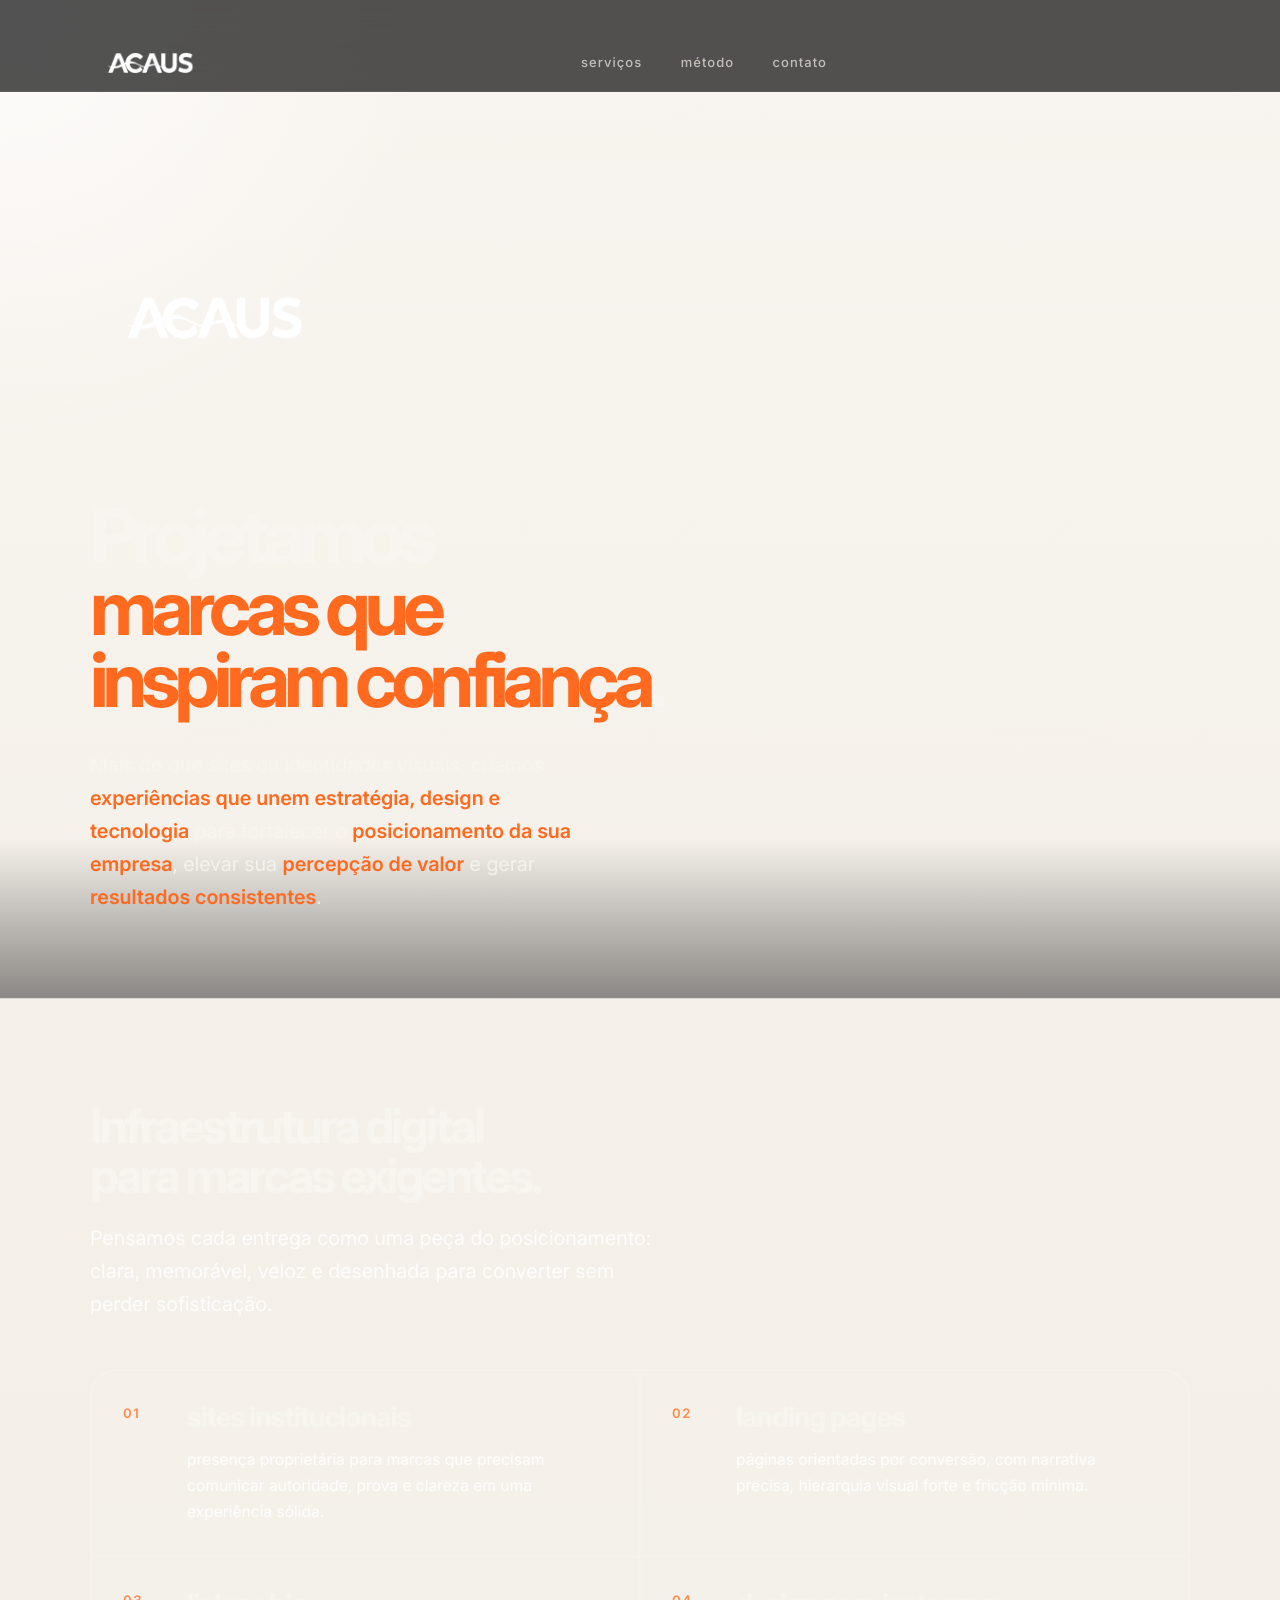
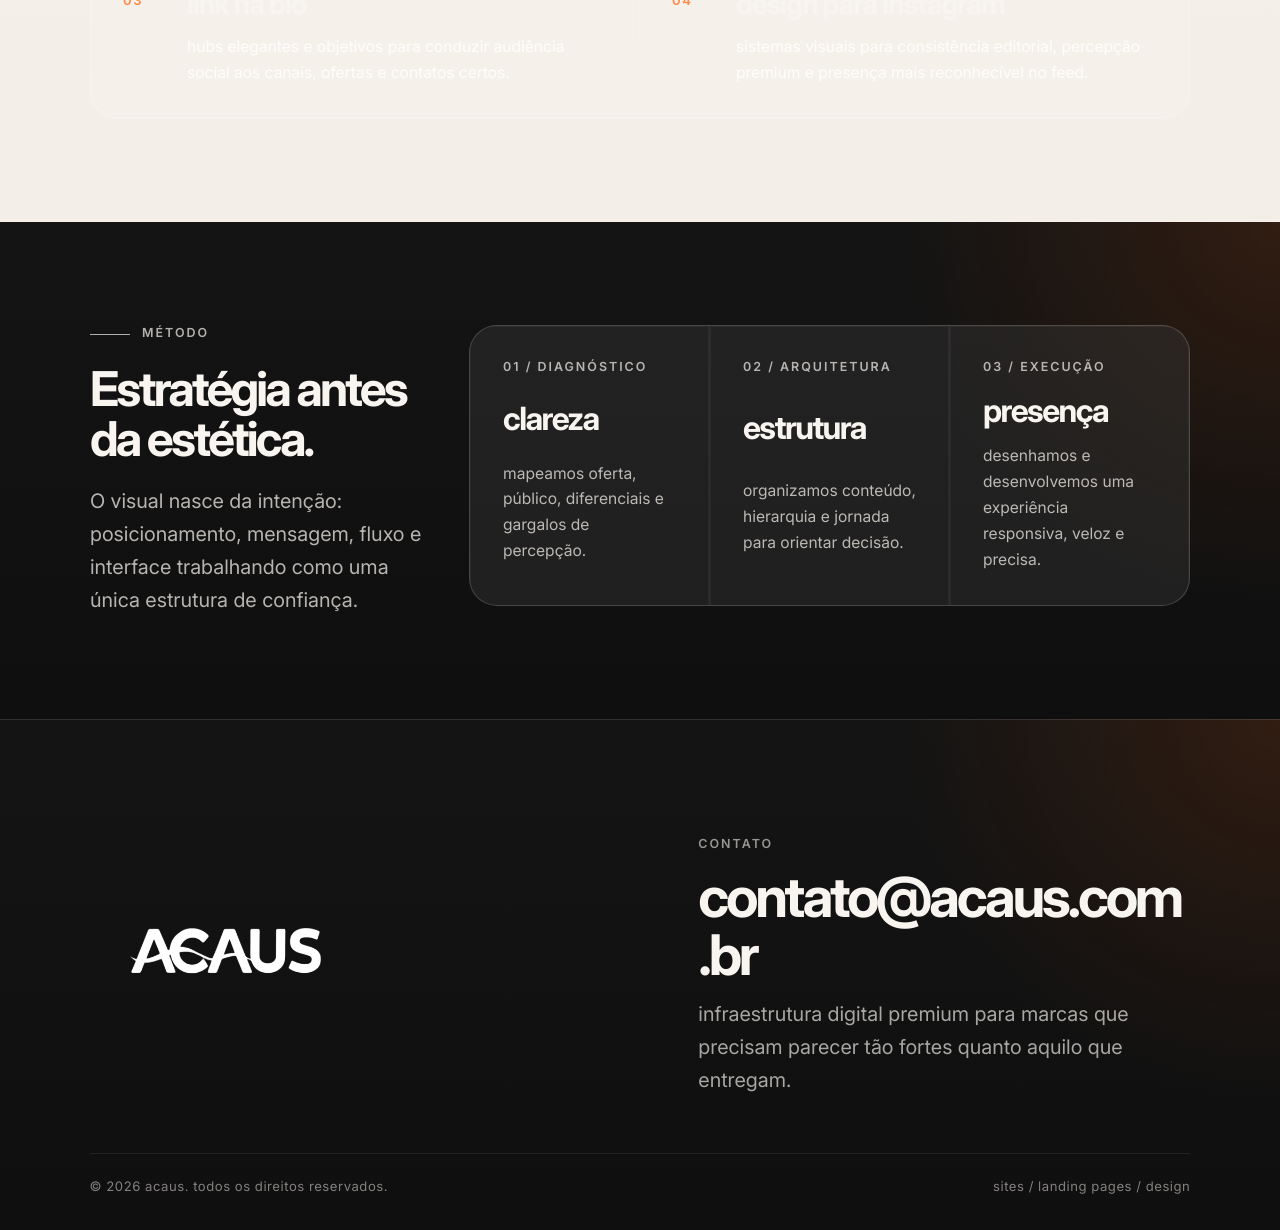
==== acaus-landing.html @ 5d0d3a89 "Initial commit - landing page ACAUS (editorial premium)" ====
<!DOCTYPE html>
<html lang="pt-BR">
<head>
  <meta charset="UTF-8" />
  <meta name="viewport" content="width=device-width, initial-scale=1.0" />
  <meta
    name="description"
    content="ACaus desenvolve infraestrutura digital premium para marcas que buscam autoridade, confiança e alta conversão."
  />
  <title>ACaus | autoridade digital premium</title>
  <link rel="preconnect" href="https://fonts.googleapis.com" />
  <link rel="preconnect" href="https://fonts.gstatic.com" crossorigin />
  <link
    href="https://fonts.googleapis.com/css2?family=Inter:wght@300;400;500;600;700&family=Syne:wght@600;700;800&display=swap"
    rel="stylesheet"
  />
  <link rel="stylesheet" href="css/style.css" />
</head>
<body>
  <div class="site-shell">
    <header class="site-header">
      <nav class="nav container" aria-label="navegação principal">
        <a class="brand" href="#top" aria-label="ACaus início"><img src="logo.png" alt="acaus" /></a>

        <div class="nav-links" aria-label="links principais">
          <a href="#servicos">serviços</a>
          <a href="#metodo">método</a>
          <a href="#contato">contato</a>
        </div>

        <div class="nav-actions">
          <button class="menu-toggle" type="button" aria-label="abrir menu" aria-expanded="false">
            <span aria-hidden="true"></span>
          </button>
        </div>
      </nav>

      <div class="mobile-panel" aria-label="menu mobile">
        <a href="#servicos">serviços</a>
        <a href="#metodo">método</a>
        <a href="#contato">contato</a>
        <a class="btn" href="#contato">iniciar projeto</a>
      </div>
    </header>

    <main id="top">
      <section class="hero section" aria-labelledby="hero-title">
        <canvas class="hero-canvas" aria-hidden="true"></canvas>

        <div class="container section-inner">
          <div class="hero-grid">
            <div class="hero-content">
              <div class="hero-brand reveal" aria-label="acaus">
                <img src="logo.png" alt="acaus" />
              </div>
              <h1 id="hero-title" class="reveal">
                Projetamos <span class="accent">marcas que inspiram confiança</span>.
              </h1>

              <div class="hero-copy reveal">
                <p>
                  Mais do que sites ou identidades visuais, criamos <strong>experiências que unem estratégia, design e tecnologia</strong> para fortalecer o <strong>posicionamento da sua empresa</strong>, elevar sua <strong>percepção de valor</strong> e gerar <strong>resultados consistentes</strong>.
                </p>
              </div>
            </div>

          </div>
        </div>
      </section>

      <section class="section" id="servicos" aria-labelledby="services-title">
        <div class="container section-inner">
          <div class="services-layout">
            <div class="section-heading reveal">
              <h2 id="services-title">Infraestrutura digital para marcas exigentes.</h2>
              <p class="section-lead">
                Pensamos cada entrega como uma peça do posicionamento: clara,
                memorável, veloz e desenhada para converter sem perder sofisticação.
              </p>
            </div>
          </div>

          <div class="service-list" aria-label="lista de serviços">
            <article class="service-item reveal">
              <span class="service-index">01</span>
              <div>
                <h3 class="service-title">sites institucionais</h3>
                <p class="service-copy">
                  presença proprietária para marcas que precisam comunicar autoridade,
                  prova e clareza em uma experiência sólida.
                </p>
              </div>
            </article>

            <article class="service-item reveal">
              <span class="service-index">02</span>
              <div>
                <h3 class="service-title">landing pages</h3>
                <p class="service-copy">
                  páginas orientadas por conversão, com narrativa precisa, hierarquia
                  visual forte e fricção mínima.
                </p>
              </div>
            </article>

            <article class="service-item reveal">
              <span class="service-index">03</span>
              <div>
                <h3 class="service-title">link na bio</h3>
                <p class="service-copy">
                  hubs elegantes e objetivos para conduzir audiência social aos
                  canais, ofertas e contatos certos.
                </p>
              </div>
            </article>

            <article class="service-item reveal">
              <span class="service-index">04</span>
              <div>
                <h3 class="service-title">design para instagram</h3>
                <p class="service-copy">
                  sistemas visuais para consistência editorial, percepção premium
                  e presença mais reconhecível no feed.
                </p>
              </div>
            </article>
          </div>
        </div>
      </section>

      <section class="section" id="metodo" aria-labelledby="method-title">
        <div class="container section-inner">
          <div class="method-layout">
            <div class="section-heading reveal">
              <span class="section-kicker">método</span>
              <h2 id="method-title">Estratégia antes da estética.</h2>
              <p class="section-lead">
                O visual nasce da intenção: posicionamento, mensagem, fluxo e
                interface trabalhando como uma única estrutura de confiança.
              </p>
            </div>

            <div class="method-grid">
              <article class="method-step reveal">
                <span class="step-label">01 / diagnóstico</span>
                <h3>clareza</h3>
                <p class="step-copy">
                  mapeamos oferta, público, diferenciais e gargalos de percepção.
                </p>
              </article>

              <article class="method-step reveal">
                <span class="step-label">02 / arquitetura</span>
                <h3>estrutura</h3>
                <p class="step-copy">
                  organizamos conteúdo, hierarquia e jornada para orientar decisão.
                </p>
              </article>

              <article class="method-step reveal">
                <span class="step-label">03 / execução</span>
                <h3>presença</h3>
                <p class="step-copy">
                  desenhamos e desenvolvemos uma experiência responsiva, veloz e precisa.
                </p>
              </article>
            </div>
          </div>
        </div>
      </section>
    </main>

    <footer class="footer" id="contato">
      <div class="container">
        <div class="footer-grid reveal">
          <div class="footer-logo" aria-label="ACaus"><img src="logo.png" alt="acaus" /></div>

          <div class="footer-contact">
            <span>contato</span>
            <a href="mailto:contato@acaus.com.br">contato@acaus.com.br</a>
            <p class="footer-meta">
              infraestrutura digital premium para marcas que precisam parecer tão
              fortes quanto aquilo que entregam.
            </p>
          </div>
        </div>

        <div class="footer-bottom">
          <span>© 2026 acaus. todos os direitos reservados.</span>
          <span>sites / landing pages / design</span>
        </div>
      </div>
    </footer>
  </div>

  <script src="js/script.js"></script>
</body>
</html>
---- css/style.css ----
:root {
  --bg-base: #f4efe8;
  --bg-hero: #111111;
  --bg-surface: rgba(255, 255, 255, 0.72);
  --bg-surface-strong: #fbf8f3;
  --text-primary: #171311;
  --text-secondary: #6d635c;
  --text-inverse: #f8f4ef;
  --accent-action: #ff5a00;
  --accent-soft: rgba(255, 90, 0, 0.12);
  --accent-depth: #2d2119;
  --border-color: rgba(23, 19, 17, 0.12);
  --border-strong: rgba(23, 19, 17, 0.18);
  --canvas-line-rgb: 202, 190, 181;
  --canvas-dot-rgb: 255, 255, 255;

  --container-max: 1440px;
  --container-padding: 24px;
  --section-spacing: clamp(3.75rem, 9vw, 5rem);
  --content-spacing: clamp(1.5rem, 2.8vw, 2.5rem);
  --grid-gap: clamp(1.5rem, 3vw, 3rem);
  --card-padding: clamp(1.5rem, 2.5vw, 2.25rem);
  --radius: 1.5rem;
  --radius-sm: 1rem;
  --radius-pill: 999px;
  --nav-height: 82px;
  --transition: 380ms cubic-bezier(0.16, 1, 0.3, 1);
  --shadow: 0 24px 70px rgba(32, 24, 18, 0.08);
  --shadow-soft: 0 12px 30px rgba(32, 24, 18, 0.06);

  --font-display: "Inter", "Helvetica Neue", Arial, sans-serif;
  --font-body: "Inter", "Helvetica Neue", Arial, sans-serif;

  --fs-hero: clamp(4rem, 20vw, 14rem);
  --fs-h1: clamp(2.9rem, 8vw, 4.75rem);
  --fs-h2: clamp(2rem, 5.5vw, 3rem);
  --fs-h3: clamp(1.35rem, 3vw, 2rem);
  --fs-body: clamp(1rem, 1.8vw, 1.25rem);
  --fs-body-small: clamp(0.98rem, 1.2vw, 1.0625rem);
  --fs-nav: clamp(0.8125rem, 1vw, 0.9375rem);
  --fs-button: clamp(0.875rem, 1vw, 1rem);
  --fs-eyebrow: 0.78rem;
  --fs-small: 0.82rem;
  --fs-brand: clamp(1.15rem, 1.4vw, 1.4rem);
  --fs-footer-link: clamp(1.5rem, 6vw, 3.5rem);
  --fs-service-title: clamp(1.375rem, 2.4vw, 1.75rem);

  --line-height-heading: 0.95;
  --line-height-title: 1.05;
  --line-height-body: 1.65;
  --line-height-small: 1.5;
  --tracking-ui: 0.08em;
  --tracking-label: 0.16em;
}

* {
  box-sizing: border-box;
}

html {
  scroll-behavior: smooth;
  scroll-padding-top: calc(var(--nav-height) + 1rem);
  background: var(--bg-base);
}

body {
  min-height: 100vh;
  margin: 0;
  color: var(--text-primary);
  font-family: var(--font-body);
  font-weight: 400;
  line-height: var(--line-height-body);
  background:
    radial-gradient(circle at top left, rgba(255, 255, 255, 0.72), transparent 28rem),
    linear-gradient(180deg, #f8f4ef 0%, #f4efe8 50%, #f1ece4 100%);
  overflow-x: hidden;
  -webkit-text-size-adjust: 100%;
  text-rendering: geometricPrecision;
}

body.nav-open {
  overflow: hidden;
}

::selection {
  color: var(--text-inverse);
  background: var(--accent-action);
}

img {
  display: block;
  max-width: 100%;
}

a {
  color: inherit;
  text-decoration: none;
}

button {
  border: 0;
  font: inherit;
}

.site-shell {
  position: relative;
  min-height: 100vh;
}

.container {
  width: min(calc(100% - (var(--container-padding) * 2)), var(--container-max));
  margin-inline: auto;
}

.section {
  position: relative;
  width: 100%;
  border-bottom: 1px solid var(--border-color);
}

.section-inner {
  padding: var(--section-spacing) 0;
}

.site-header {
  position: fixed;
  inset: 0 0 auto 0;
  z-index: 50;
  height: var(--nav-height);
  border-bottom: 1px solid rgba(255, 255, 255, 0.08);
  background: rgba(17, 17, 17, 0.72);
  backdrop-filter: blur(20px);
  -webkit-backdrop-filter: blur(20px);
}

.nav {
  display: grid;
  grid-template-columns: auto 1fr auto;
  align-items: center;
  gap: 24px;
  height: var(--nav-height);
}

.brand {
  position: relative;
  z-index: 70;
  display: inline-flex;
  align-items: center;
  color: var(--text-inverse);
}

.brand img {
  width: clamp(5.5rem, 14vw, 8rem);
  height: auto;
  display: block;
  filter: brightness(0) invert(1);
}

.nav-links {
  display: none;
  justify-content: center;
  align-items: center;
  gap: clamp(1.75rem, 3vw, 3.75rem);
  color: rgba(248, 244, 239, 0.68);
  font-size: var(--fs-nav);
  font-weight: 500;
  letter-spacing: var(--tracking-ui);
  text-transform: lowercase;
}

.nav-links a {
  position: relative;
  display: inline-flex;
  align-items: center;
  min-height: 44px;
  transition: color var(--transition);
}

.nav-links a::after {
  position: absolute;
  right: 0;
  bottom: 9px;
  left: 0;
  height: 1px;
  background: currentColor;
  content: "";
  opacity: 0;
  transform: scaleX(0);
  transform-origin: right;
  transition: transform var(--transition), opacity var(--transition);
}

.nav-links a:hover {
  color: var(--text-inverse);
}

.nav-links a:hover::after {
  opacity: 1;
  transform: scaleX(1);
  transform-origin: left;
}

.nav-actions {
  position: relative;
  z-index: 70;
  display: flex;
  align-items: center;
  justify-content: flex-end;
  gap: 12px;
}

.menu-toggle {
  display: inline-grid;
  place-items: center;
  width: 48px;
  height: 48px;
  border: 1px solid rgba(255, 255, 255, 0.14);
  border-radius: var(--radius-pill);
  color: var(--text-inverse);
  background: rgba(255, 255, 255, 0.03);
  cursor: pointer;
  transition: background var(--transition), border-color var(--transition), transform var(--transition);
}

.menu-toggle:hover {
  transform: translateY(-1px);
  background: rgba(255, 255, 255, 0.08);
  border-color: rgba(255, 255, 255, 0.2);
}

.menu-toggle span,
.menu-toggle span::before,
.menu-toggle span::after {
  display: block;
  width: 16px;
  height: 1px;
  background: currentColor;
  transition: transform var(--transition), opacity var(--transition), background var(--transition);
  content: "";
}

.menu-toggle span {
  position: relative;
}

.menu-toggle span::before,
.menu-toggle span::after {
  position: absolute;
  left: 0;
}

.menu-toggle span::before {
  transform: translateY(-5px);
}

.menu-toggle span::after {
  transform: translateY(5px);
}

.nav-open .menu-toggle span {
  background: transparent;
}

.nav-open .menu-toggle span::before {
  transform: rotate(45deg);
}

.nav-open .menu-toggle span::after {
  transform: rotate(-45deg);
}

.mobile-panel {
  position: fixed;
  inset: var(--nav-height) 0 0 0;
  z-index: 45;
  display: grid;
  align-content: start;
  gap: 1.5rem;
  padding: 2rem var(--container-padding) 2.5rem;
  border-bottom: 1px solid rgba(255, 255, 255, 0.08);
  background:
    linear-gradient(180deg, rgba(17, 17, 17, 0.98), rgba(17, 17, 17, 0.94));
  overflow-y: auto;
  transform: translateY(-110%);
  transition: transform var(--transition);
}

.nav-open .mobile-panel {
  transform: translateY(0);
}

.mobile-panel a:not(.btn) {
  padding: 0.9rem 0;
  border-bottom: 1px solid rgba(255, 255, 255, 0.08);
  color: var(--text-inverse);
  font-family: var(--font-display);
  font-size: clamp(2rem, 10vw, 3.2rem);
  font-weight: 700;
  line-height: 1;
  letter-spacing: -0.05em;
  text-transform: lowercase;
}

.mobile-panel .btn {
  width: 100%;
}

.btn {
  position: relative;
  isolation: isolate;
  display: inline-flex;
  align-items: center;
  justify-content: center;
  min-height: 52px;
  width: fit-content;
  padding: 0 1.75rem;
  border: 1px solid transparent;
  border-radius: var(--radius-pill);
  color: var(--text-inverse);
  background: linear-gradient(135deg, #ff6a1f 0%, #ff5a00 100%);
  font-size: var(--fs-button);
  font-weight: 600;
  letter-spacing: var(--tracking-ui);
  line-height: 1;
  text-transform: lowercase;
  cursor: pointer;
  overflow: hidden;
  box-shadow: 0 18px 36px rgba(255, 90, 0, 0.16);
  transition:
    transform var(--transition),
    box-shadow var(--transition),
    filter var(--transition),
    border-color var(--transition);
}

.btn::before {
  position: absolute;
  inset: 0;
  z-index: -1;
  background: linear-gradient(135deg, rgba(255, 255, 255, 0.22), transparent 60%);
  content: "";
  opacity: 0;
  transition: opacity var(--transition);
}

.btn:active {
  transform: translateY(0);
  box-shadow: 0 14px 28px rgba(255, 90, 0, 0.16);
}

.btn:focus-visible,
.menu-toggle:focus-visible,
a:focus-visible {
  outline: 2px solid var(--accent-action);
  outline-offset: 4px;
}

.btn.nav-cta {
  display: none;
  min-height: 46px;
  padding-inline: 1.4rem;
}

.hero {
  position: relative;
  display: grid;
  min-height: 100svh;
  padding-top: var(--nav-height);
  overflow: hidden;
  color: var(--text-inverse);
  background: transparent;
}

.hero::before {
  position: absolute;
  inset: 0;
  z-index: -1;
  background:
    radial-gradient(circle at 78% 22%, rgba(255, 90, 0, 0.16), transparent 22rem),
    radial-gradient(circle at 14% 84%, rgba(255, 255, 255, 0.06), transparent 24rem),
    linear-gradient(135deg, #090909 0%, #151515 52%, #1b1714 100%);
  content: "";
  pointer-events: none;
}

.hero-video-layer {
  position: fixed;
  inset: 0;
  z-index: 0;
  overflow: hidden;
  pointer-events: none;
  clip-path: inset(0 0 100% 0);
  background:
    radial-gradient(circle at 78% 22%, rgba(255, 90, 0, 0.12), transparent 22rem),
    linear-gradient(135deg, #090909 0%, #151515 52%, #1b1714 100%);
  opacity: 0;
  transition: opacity 420ms ease;
}

.hero-video-layer.is-active {
  opacity: 1;
}

.hero-video-layer::after {
  position: absolute;
  inset: 0;
  background:
    linear-gradient(180deg, rgba(0, 0, 0, 0.44) 0%, rgba(0, 0, 0, 0.34) 42%, rgba(0, 0, 0, 0.46) 100%),
    radial-gradient(circle at center, rgba(0, 0, 0, 0.08), rgba(0, 0, 0, 0.2));
  content: "";
  pointer-events: none;
}

.hero-video {
  position: absolute;
  inset: 0;
  width: 100%;
  height: 100%;
  object-fit: cover;
  object-position: center center;
  opacity: 0;
  transition: opacity 420ms ease;
}

.hero-video.is-ready {
  opacity: 1;
}

.hero-canvas {
  position: absolute;
  inset: 0;
  z-index: 1;
  width: 100%;
  height: 100%;
  opacity: 0.2;
  pointer-events: none;
}

.hero::before {
  position: absolute;
  top: clamp(5rem, 12vw, 10rem);
  right: clamp(-1rem, 10vw, 5rem);
  color: rgba(255, 255, 255, 0.05);
  font-family: var(--font-display);
  font-size: var(--fs-hero);
  font-weight: 700;
  line-height: 0.86;
  letter-spacing: -0.08em;
  text-transform: uppercase;
  content: "ACAUS";
  pointer-events: none;
}

.hero::after {
  position: absolute;
  inset: auto 0 0;
  z-index: 1;
  height: 10rem;
  background: linear-gradient(180deg, transparent, rgba(9, 9, 9, 0.45));
  content: "";
  pointer-events: none;
}

.hero .section-inner {
  position: relative;
  z-index: 2;
  display: grid;
  align-items: end;
  min-height: calc(100svh - var(--nav-height));
  padding: clamp(4rem, 10vw, 6rem) 0 clamp(3.75rem, 8vw, 5.25rem);
}

.hero-grid {
  display: grid;
  gap: clamp(2rem, 4vw, 4rem);
}

.hero-content {
  max-width: 64rem;
}

.hero-brand {
  display: inline-flex;
  align-items: center;
  width: min(16.5rem, 58vw);
  max-width: 100%;
  margin-bottom: clamp(2rem, 4vw, 3rem);
}

.hero-brand img {
  width: 100%;
  height: auto;
  display: block;
  filter: brightness(0) invert(1);
}

.eyebrow,
.section-kicker,
.step-label {
  color: currentColor;
  font-size: var(--fs-eyebrow);
  font-weight: 600;
  letter-spacing: var(--tracking-label);
  line-height: var(--line-height-small);
  text-transform: uppercase;
}

.eyebrow {
  display: inline-flex;
  align-items: center;
  gap: 0.75rem;
  margin-bottom: 1.5rem;
  color: rgba(248, 244, 239, 0.72);
}

.eyebrow::before,
.section-kicker::before {
  width: 2.5rem;
  height: 1px;
  background: currentColor;
  content: "";
}

.hero h1 {
  max-width: 13ch;
  margin: 0;
  font-family: var(--font-display);
  font-size: var(--fs-h1);
  font-weight: 700;
  line-height: var(--line-height-heading);
  letter-spacing: -0.08em;
  color: var(--text-inverse);
  text-wrap: balance;
}

.hero h1 .accent {
  color: #ff6a1f;
}

.hero-copy {
  display: grid;
  gap: 1.5rem;
  max-width: 46rem;
  margin-top: 2rem;
}

.hero-copy p,
.section-lead,
.service-copy,
.step-copy,
.footer-meta {
  margin: 0;
  font-size: var(--fs-body);
  font-weight: 400;
  line-height: var(--line-height-body);
}

.hero-copy p {
  max-width: 36rem;
  color: rgba(248, 244, 239, 0.86);
}

.hero-copy p strong {
  color: #ff6a1f;
  font-weight: 600;
}

.hero-aside {
  position: relative;
  display: grid;
  align-self: stretch;
  min-height: 17rem;
  max-width: min(100%, 28rem);
  padding: 1rem;
  border: 1px solid rgba(255, 255, 255, 0.08);
  border-radius: calc(var(--radius) + 0.5rem);
  background:
    linear-gradient(180deg, rgba(255, 255, 255, 0.06), rgba(255, 255, 255, 0.02)),
    linear-gradient(135deg, rgba(255, 90, 0, 0.14), transparent 55%);
  box-shadow: inset 0 1px 0 rgba(255, 255, 255, 0.05);
  overflow: hidden;
}

.hero-aside::before {
  position: absolute;
  inset: 1rem;
  border-radius: calc(var(--radius) + 0.15rem);
  background:
    linear-gradient(145deg, rgba(255, 255, 255, 0.05), transparent 35%),
    radial-gradient(circle at top right, rgba(255, 90, 0, 0.3), transparent 40%),
    linear-gradient(180deg, rgba(247, 243, 237, 0.15), rgba(247, 243, 237, 0.01));
  content: "";
}

.hero-aside::after {
  position: absolute;
  right: clamp(1.5rem, 4vw, 2.5rem);
  bottom: clamp(2rem, 4vw, 3rem);
  width: clamp(7rem, 18vw, 12rem);
  aspect-ratio: 3 / 4;
  border-radius: 999px 999px 1.5rem 1.5rem;
  background:
    linear-gradient(180deg, rgba(255, 255, 255, 0.28), transparent 30%),
    linear-gradient(145deg, #2a211b 0%, #171311 100%);
  content: "";
  box-shadow: 0 24px 40px rgba(0, 0, 0, 0.24);
}

.signal-strip {
  position: relative;
  z-index: 1;
  display: grid;
  grid-template-columns: repeat(3, 1fr);
  align-self: end;
  min-height: 5.5rem;
  margin-top: auto;
  border: 1px solid rgba(255, 255, 255, 0.08);
  border-radius: var(--radius-sm);
  overflow: hidden;
  background: rgba(255, 255, 255, 0.03);
}

.signal-strip span {
  border-right: 1px solid rgba(255, 255, 255, 0.08);
  background:
    linear-gradient(180deg, rgba(255, 255, 255, 0.14), transparent 70%),
    linear-gradient(135deg, rgba(255, 90, 0, 0.18), transparent 65%);
}

.signal-strip span:last-child {
  border-right: 0;
}

.services-layout,
.method-layout {
  display: grid;
  gap: clamp(2.5rem, 5vw, 4.5rem);
}

.services-layout {
  grid-template-columns: 1fr;
}

#servicos {
  position: relative;
  color: var(--text-inverse);
  background: transparent;
  border-bottom-color: rgba(255, 255, 255, 0.12);
}

#servicos::before {
  position: absolute;
  inset: 0;
  z-index: -1;
  background:
    radial-gradient(circle at top right, rgba(255, 90, 0, 0.12), transparent 24rem),
    linear-gradient(180deg, #141414 0%, #0f0f0f 100%);
  content: "";
  pointer-events: none;
}

#servicos .section-kicker,
#servicos .service-index {
  color: #ff8a4a;
}

#servicos .section-heading h2,
#servicos .service-title {
  color: var(--text-inverse);
}

#servicos .section-lead,
#servicos .service-copy {
  color: rgba(255, 255, 255, 0.86);
}

#servicos .service-list {
  background: rgba(255, 255, 255, 0.12);
  border-color: rgba(255, 255, 255, 0.14);
}

#servicos .service-item {
  color: var(--text-inverse);
  background: rgba(255, 255, 255, 0.04);
}

#servicos .service-item::after {
  border-color: rgba(255, 255, 255, 0.06);
}

#metodo {
  color: var(--text-inverse);
  --border-color: rgba(255, 255, 255, 0.12);
  background:
    radial-gradient(circle at top right, rgba(255, 90, 0, 0.12), transparent 24rem),
    linear-gradient(180deg, #141414 0%, #0f0f0f 100%);
}

#metodo .section-inner {
  position: relative;
}

#metodo .section-kicker,
#metodo .step-label {
  color: rgba(248, 244, 239, 0.7);
}

#metodo .section-lead,
#metodo .step-copy {
  color: rgba(248, 244, 239, 0.72);
}

#metodo .method-grid {
  background: rgba(255, 255, 255, 0.12);
  border-color: rgba(255, 255, 255, 0.12);
}

#metodo .method-step {
  position: relative;
  background: rgba(12, 12, 12, 0.36);
  border: 1px solid rgba(255, 255, 255, 0.04);
  transition:
    transform var(--transition),
    background var(--transition),
    box-shadow var(--transition),
    border-color var(--transition),
    color var(--transition);
}

#metodo .method-step::before {
  position: absolute;
  inset: 0;
  border-radius: inherit;
  background: linear-gradient(135deg, rgba(255, 122, 41, 0.18), rgba(255, 90, 0, 0.08));
  content: "";
  opacity: 0;
  pointer-events: none;
  transition: opacity var(--transition);
}

#metodo .method-step > * {
  position: relative;
  z-index: 1;
}

#metodo .method-step.is-active {
  border-color: rgba(255, 109, 41, 0.36);
  background: rgba(20, 12, 6, 0.55);
  box-shadow:
    0 24px 70px rgba(255, 90, 0, 0.08),
    0 14px 38px rgba(0, 0, 0, 0.35);
}

#metodo .method-step.is-active::before {
  opacity: 1;
}

#metodo .method-step.is-active .step-label {
  color: #ff9e68;
}

#metodo .method-step.is-active h3 {
  color: #ff7a29;
}

#metodo .method-step.is-active .step-copy {
  color: #ffbb92;
}

@media (hover: hover) and (pointer: fine) {
  #metodo .method-step:hover {
    border-color: rgba(255, 109, 41, 0.36);
    background: rgba(20, 12, 6, 0.55);
    box-shadow:
      0 24px 70px rgba(255, 90, 0, 0.08),
      0 14px 38px rgba(0, 0, 0, 0.35);
  }

  #metodo .method-step:hover::before {
    opacity: 1;
  }

  #metodo .method-step:hover .step-label {
    color: #ff9e68;
  }

  #metodo .method-step:hover h3 {
    color: #ff7a29;
  }

  #metodo .method-step:hover .step-copy {
    color: #ffbb92;
  }
}

.section-heading {
  display: grid;
  gap: 1.25rem;
  align-content: start;
  max-width: 40rem;
}

.section-kicker {
  display: inline-flex;
  align-items: center;
  gap: 0.75rem;
  color: var(--text-secondary);
}

.section-heading h2 {
  margin: 0;
  font-family: var(--font-display);
  font-size: var(--fs-h2);
  font-weight: 700;
  line-height: var(--line-height-title);
  letter-spacing: -0.06em;
  text-wrap: balance;
}

.section-lead {
  max-width: 36rem;
  color: var(--text-secondary);
}

.architecture-space {
  position: relative;
  min-height: 22rem;
  border: 1px solid var(--border-color);
  border-radius: calc(var(--radius) + 0.75rem);
  background:
    linear-gradient(90deg, rgba(23, 19, 17, 0.06) 1px, transparent 1px),
    linear-gradient(180deg, rgba(23, 19, 17, 0.06) 1px, transparent 1px),
    linear-gradient(145deg, #f7f2eb 0%, #efe8df 100%);
  background-size: 4.5rem 4.5rem, 4.5rem 4.5rem, auto;
  box-shadow: var(--shadow);
  overflow: hidden;
}

.architecture-space::before,
.architecture-space::after {
  position: absolute;
  content: "";
}

.architecture-space::before {
  inset: 8% 8% 22%;
  border-radius: calc(var(--radius) + 0.25rem);
  background:
    linear-gradient(180deg, rgba(23, 19, 17, 0.03), rgba(23, 19, 17, 0)),
    linear-gradient(145deg, rgba(255, 255, 255, 0.7), rgba(255, 255, 255, 0.18));
  box-shadow:
    inset 0 0 0 1px rgba(23, 19, 17, 0.08),
    0 24px 48px rgba(39, 29, 22, 0.08);
}

.architecture-space::after {
  right: 12%;
  bottom: 12%;
  width: min(30%, 13rem);
  aspect-ratio: 4 / 5;
  border-radius: 999px 999px 1.25rem 1.25rem;
  background:
    linear-gradient(180deg, rgba(255, 255, 255, 0.44), transparent 28%),
    linear-gradient(145deg, #47352a 0%, #201812 100%);
  box-shadow: 0 20px 40px rgba(39, 29, 22, 0.16);
}

.service-list {
  display: grid;
  gap: 1px;
  margin-top: clamp(2rem, 4vw, 3rem);
  background: var(--border-color);
  border: 1px solid var(--border-color);
  border-radius: calc(var(--radius) + 0.25rem);
  overflow: hidden;
}

.service-item {
  position: relative;
  display: grid;
  grid-template-columns: 3rem 1fr;
  gap: 1rem;
  align-items: start;
  min-height: 100%;
  padding: var(--card-padding);
  color: var(--text-primary);
  background: rgba(255, 255, 255, 0.55);
  transition:
    transform var(--transition),
    background var(--transition),
    box-shadow var(--transition);
}

.service-item::after {
  position: absolute;
  inset: 0;
  border: 1px solid transparent;
  border-radius: inherit;
  content: "";
  transition: border-color var(--transition);
  pointer-events: none;
}

.service-index {
  padding-top: 0.2rem;
  color: var(--text-secondary);
  font-size: var(--fs-small);
  font-weight: 600;
  letter-spacing: 0.12em;
  line-height: var(--line-height-small);
}

.service-title {
  margin: 0;
  font-family: var(--font-display);
  font-size: var(--fs-service-title);
  font-weight: 700;
  line-height: 1.12;
  letter-spacing: -0.04em;
  text-transform: lowercase;
  transition: transform var(--transition), color var(--transition);
}

.service-copy {
  max-width: 32rem;
  margin-top: 0.85rem;
  color: var(--text-secondary);
  font-size: var(--fs-body-small);
}

.method-grid {
  display: grid;
  gap: 1px;
  background: var(--border-color);
  border: 1px solid var(--border-color);
  border-radius: calc(var(--radius) + 0.25rem);
  overflow: hidden;
}

.method-step {
  display: grid;
  gap: 1rem;
  min-height: 16rem;
  padding: var(--card-padding);
  background: var(--bg-surface-strong);
  transition: transform var(--transition), background var(--transition), box-shadow var(--transition);
}

.step-label {
  color: var(--text-secondary);
}

.method-step h3 {
  margin: 0;
  font-family: var(--font-display);
  font-size: var(--fs-h3);
  font-weight: 700;
  line-height: var(--line-height-title);
  letter-spacing: -0.05em;
  text-transform: lowercase;
}

.step-copy {
  color: var(--text-secondary);
  font-size: var(--fs-body-small);
}

.footer {
  padding: clamp(4rem, 7vw, 6rem) 0 2rem;
  color: var(--text-inverse);
  background:
    radial-gradient(circle at top right, rgba(255, 90, 0, 0.12), transparent 24rem),
    linear-gradient(180deg, #141414 0%, #0f0f0f 100%);
}

.footer-grid {
  display: grid;
  gap: clamp(2.5rem, 5vw, 4rem);
}

.footer-logo {
  display: inline-flex;
  align-items: center;
  width: clamp(10rem, 26vw, 18rem);
  max-width: 100%;
}

.footer-logo img {
  width: 100%;
  height: auto;
  display: block;
  filter: brightness(0) invert(1);
}

.footer-contact {
  display: grid;
  gap: 0.9rem;
  align-content: start;
}

.footer-contact span {
  color: rgba(248, 244, 239, 0.58);
  font-size: var(--fs-eyebrow);
  font-weight: 600;
  letter-spacing: var(--tracking-label);
  line-height: var(--line-height-small);
  text-transform: uppercase;
}

.footer-contact a {
  width: fit-content;
  color: var(--text-inverse);
  font-family: var(--font-display);
  font-size: var(--fs-footer-link);
  font-weight: 700;
  line-height: 1.02;
  letter-spacing: -0.06em;
  word-break: break-word;
  overflow-wrap: anywhere;
  transition: opacity var(--transition);
}

.footer-meta {
  max-width: 32rem;
  color: rgba(248, 244, 239, 0.66);
}

.footer-bottom {
  display: flex;
  flex-direction: column;
  gap: 0.8rem;
  margin-top: 3.5rem;
  padding-top: 1.5rem;
  border-top: 1px solid rgba(255, 255, 255, 0.08);
  color: rgba(248, 244, 239, 0.5);
  font-size: var(--fs-small);
  line-height: var(--line-height-small);
  letter-spacing: 0.04em;
  text-transform: lowercase;
}

.reveal {
  opacity: 0;
  transform: translateY(24px);
  transition:
    opacity 520ms var(--transition),
    transform 520ms var(--transition);
  will-change: opacity, transform;
}

.reveal.is-visible {
  opacity: 1;
  transform: translateY(0);
}

@media (hover: hover) and (pointer: fine) {
  .btn:hover {
    transform: translateY(-2px);
    box-shadow: 0 24px 44px rgba(255, 90, 0, 0.2);
    filter: saturate(1.04);
  }

  .service-item:hover {
    transform: translateY(-4px);
    background: rgba(255, 255, 255, 0.86);
    box-shadow: var(--shadow-soft);
  }

  .service-item:hover::after {
    border-color: rgba(255, 90, 0, 0.16);
  }

  .service-item:hover .service-title {
    transform: translateX(4px);
  }

  .method-step:hover {
    transform: translateY(-4px);
    background: #ffffff;
    box-shadow: var(--shadow-soft);
  }

  #metodo .method-step:hover {
    background: rgba(12, 12, 12, 0.5);
  }

  .footer-contact a:hover {
    opacity: 0.82;
  }
}

@media (min-width: 768px) {
  :root {
    --section-spacing: clamp(5rem, 8vw, 6.25rem);
    --container-padding: clamp(3rem, 6vw, 4rem);
  }

  .btn.nav-cta {
    display: inline-flex;
  }

  .hero-grid {
    grid-template-columns: 1fr;
    align-items: center;
  }

  .hero-content {
    grid-column: 1 / -1;
  }

  .hero-video {
    object-position: center;
  }

  .services-layout,
  .method-layout {
    grid-template-columns: repeat(8, minmax(0, 1fr));
    gap: clamp(1.75rem, 3vw, 2.75rem);
    align-items: start;
  }

  .services-layout {
    grid-template-columns: 1fr;
  }

  .services-layout .section-heading,
  .method-layout .section-heading {
    grid-column: span 3;
  }

  .services-layout .section-heading {
    grid-column: 1 / -1;
    max-width: 40rem;
  }

  .architecture-space,
  .method-grid {
    grid-column: span 5;
  }

  .architecture-space {
    min-height: 28rem;
  }

  .service-list {
    grid-template-columns: repeat(2, minmax(0, 1fr));
  }

  .method-grid {
    grid-template-columns: repeat(2, minmax(0, 1fr));
  }

  .footer-grid {
    grid-template-columns: minmax(0, 1.05fr) minmax(18rem, 0.95fr);
    align-items: end;
  }

  .footer-bottom {
    flex-direction: row;
    justify-content: space-between;
    align-items: center;
  }
}

@media (min-width: 900px) {
  @supports selector(.hero-copy:has(.btn)) {
    .hero-copy:has(.btn) {
      grid-template-columns: minmax(0, 1fr) auto;
      align-items: end;
    }
  }

  .hero-copy p {
    max-width: 32rem;
  }
}

@media (min-width: 1200px) {
  :root {
    --section-spacing: clamp(6.25rem, 8vw, 8.75rem);
    --nav-height: 92px;
    --container-padding: clamp(5rem, 7vw, 7.5rem);
  }

  .nav-links {
    display: flex;
  }

  .menu-toggle,
  .mobile-panel {
    display: none;
  }

  .hero-grid {
    grid-template-columns: 1fr;
    align-items: center;
  }

  .hero-content {
    grid-column: 1 / -1;
  }

  .hero h1 {
    max-width: 12ch;
  }

  .hero-video {
    object-position: center;
  }

  .services-layout,
  .method-layout {
    grid-template-columns: repeat(12, minmax(0, 1fr));
    gap: clamp(2rem, 3vw, 3rem);
    align-items: start;
  }

  .services-layout {
    grid-template-columns: 1fr;
  }

  .services-layout .section-heading,
  .method-layout .section-heading {
    grid-column: span 4;
  }

  .services-layout .section-heading {
    grid-column: 1 / -1;
    max-width: 40rem;
  }

  .architecture-space,
  .method-grid {
    grid-column: span 8;
  }

  .architecture-space {
    min-height: 34rem;
  }

  .method-grid {
    grid-template-columns: repeat(3, minmax(0, 1fr));
  }

}

@media (max-width: 719px) {
  :root {
    --nav-height: 0px;
  }

  .site-header,
  .mobile-panel {
    display: none;
  }

  .nav {
    gap: 1rem;
  }

  .btn {
    min-height: 50px;
    padding-inline: 1.4rem;
  }

  .hero .section-inner {
    align-items: start;
    padding: clamp(1.25rem, 5vw, 2rem) 0 clamp(3rem, 6vw, 4rem);
  }

  .hero-brand {
    width: clamp(7rem, 28vw, 10rem);
    margin-bottom: clamp(1.25rem, 4vw, 1.75rem);
  }

  .hero::before {
    top: auto;
    right: auto;
    bottom: 14%;
    left: 1rem;
    font-size: clamp(4.5rem, 28vw, 8rem);
  }

  .hero-copy .btn {
    width: 100%;
  }

  .hero h1 {
    max-width: 11ch;
  }

  .hero-video-layer::after {
    background:
      linear-gradient(180deg, rgba(0, 0, 0, 0.44) 0%, rgba(0, 0, 0, 0.26) 42%, rgba(0, 0, 0, 0.48) 100%),
      radial-gradient(circle at center, rgba(0, 0, 0, 0.04), rgba(0, 0, 0, 0.14));
  }

  .section-heading,
  .section-lead,
  .hero-copy p,
  .service-copy,
  .footer-meta {
    max-width: none;
  }

  .service-list {
    grid-template-columns: 1fr;
  }

  .method-grid {
    grid-template-columns: 1fr;
  }

  .footer-contact a {
    max-width: 100%;
  }
}

@media (max-width: 479px) {
  :root {
    --container-padding: 20px;
  }

  .hero::before {
    left: 0.75rem;
  }

  .mobile-panel {
    padding-inline: 20px;
  }
}

@media (prefers-reduced-motion: reduce) {
  *,
  *::before,
  *::after {
    scroll-behavior: auto !important;
    transition-duration: 0.01ms !important;
    animation-duration: 0.01ms !important;
    animation-iteration-count: 1 !important;
  }

  .reveal {
    opacity: 1;
    transform: none;
  }
}
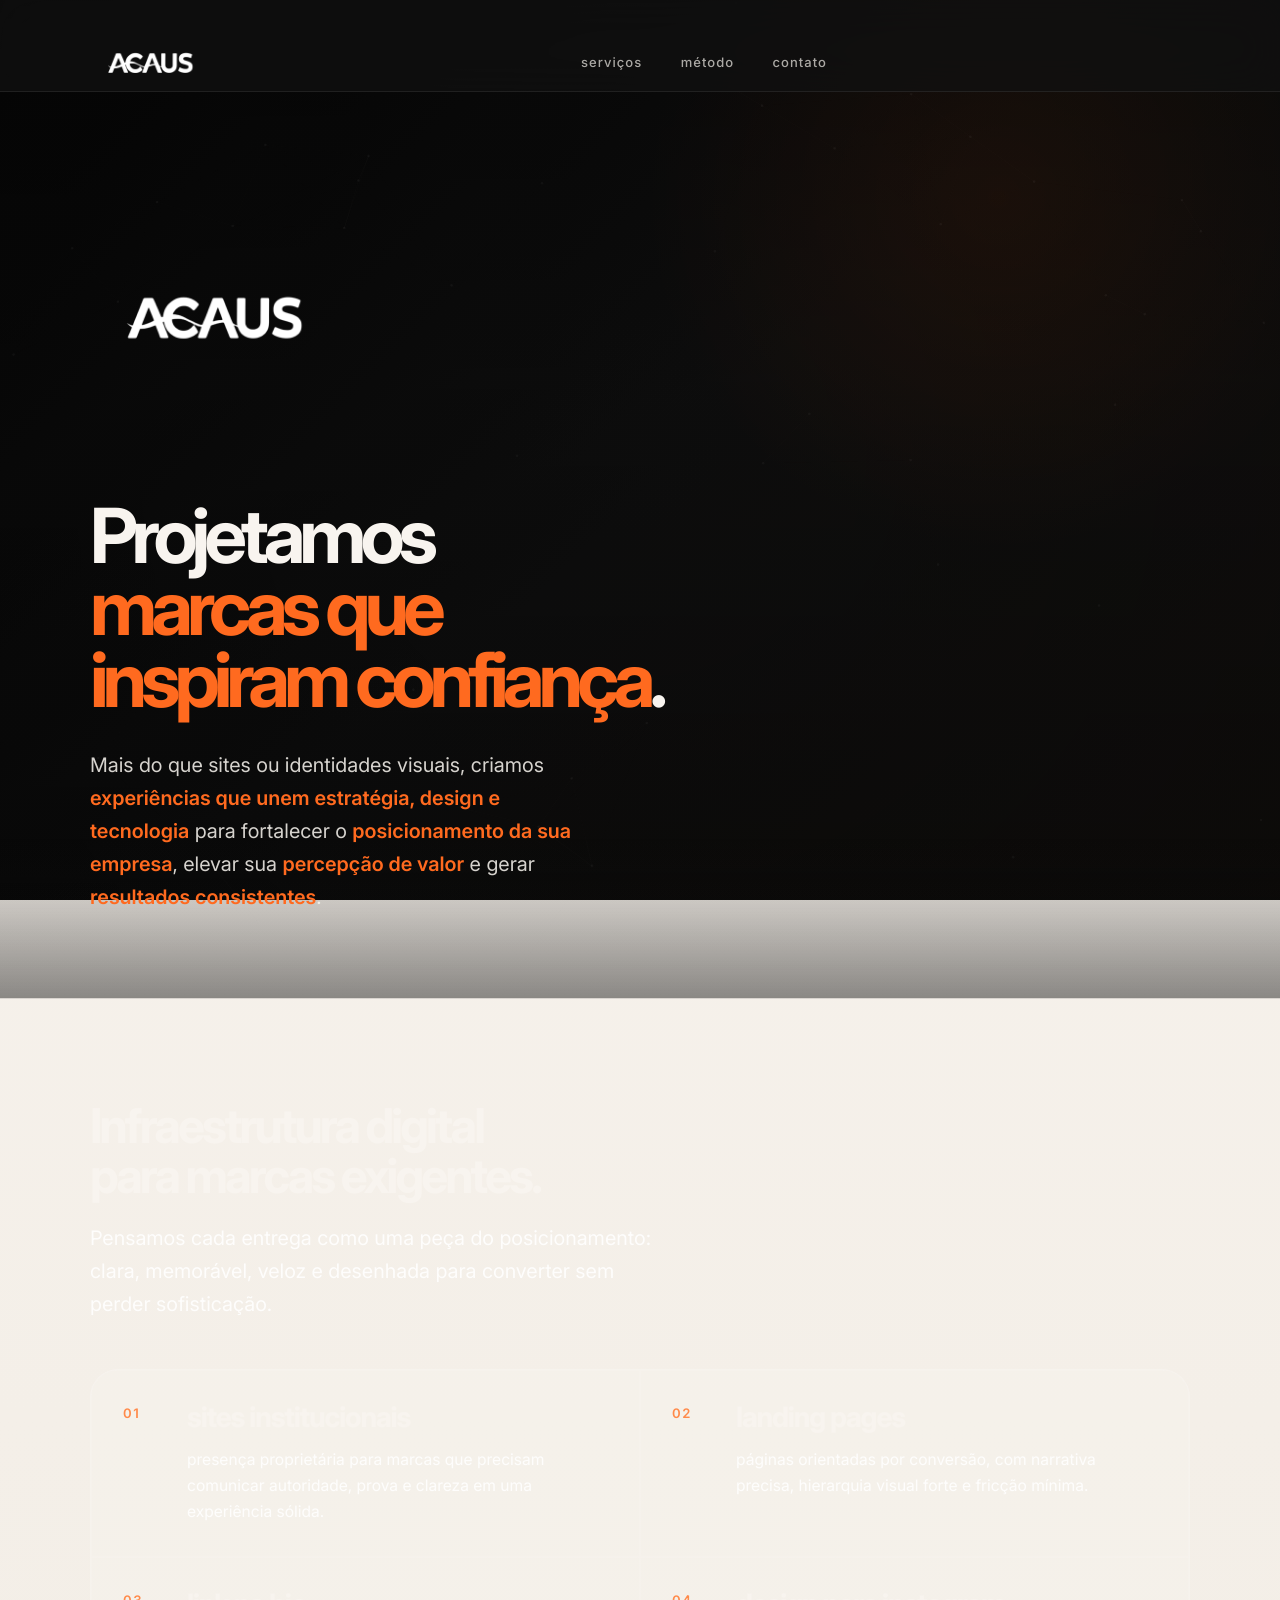
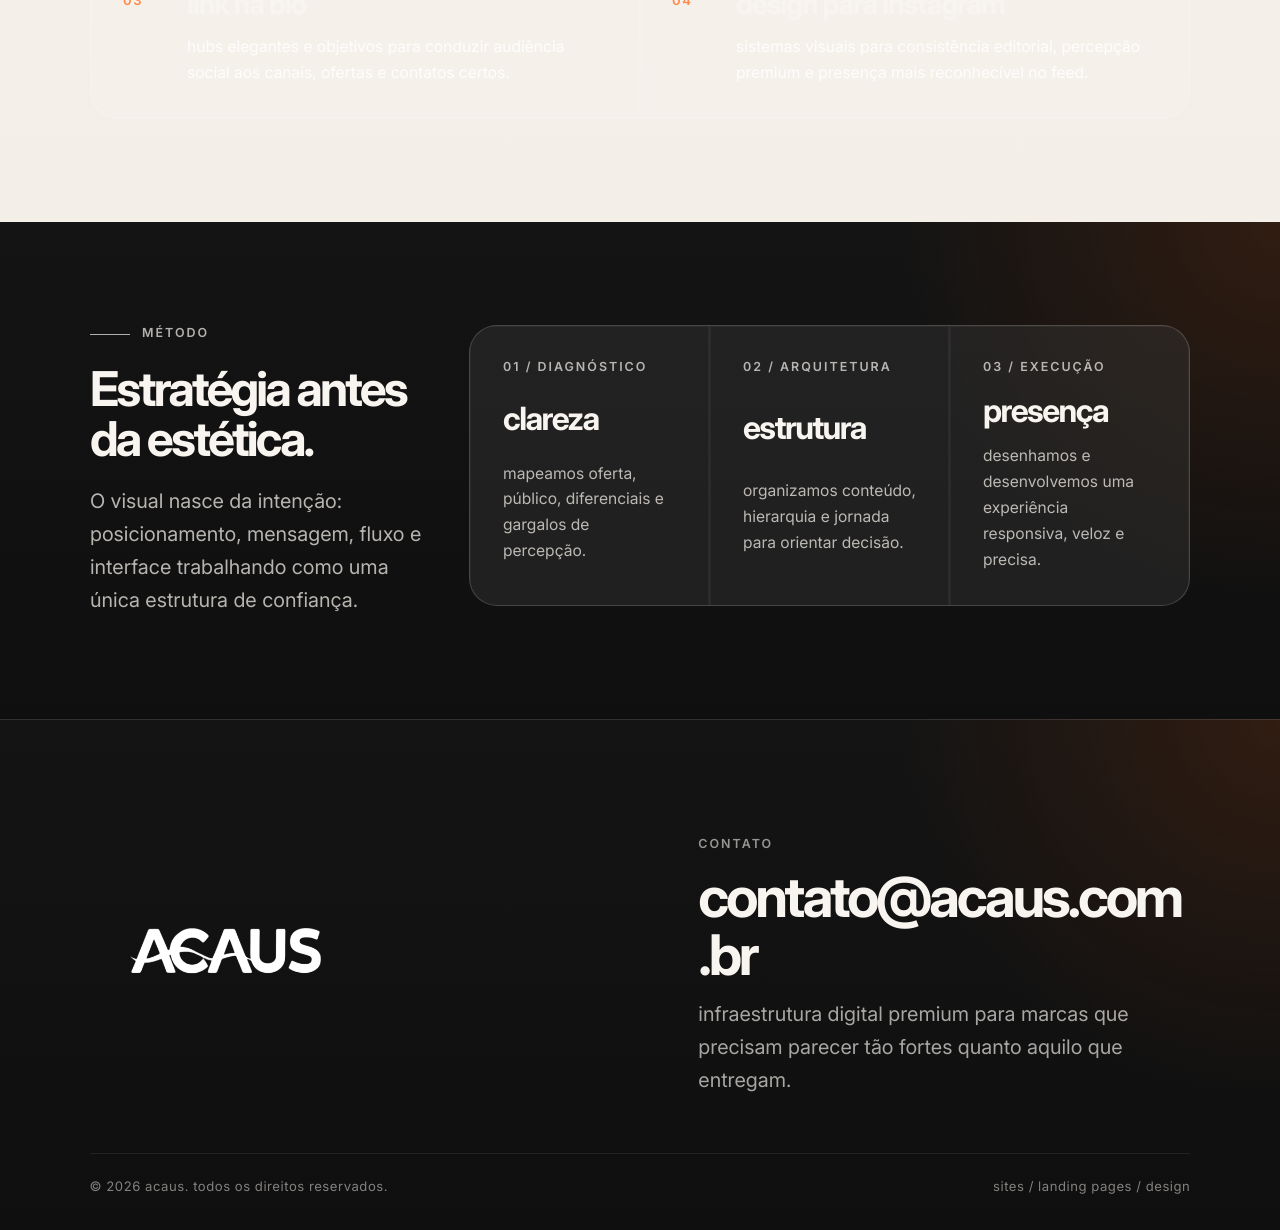
==== commit 340efdee: "fix(hero): video estatico no HTML com src absoluto, fallback nao depende de JS" ====
--- a/acaus-landing.html
+++ b/acaus-landing.html
@@ -17,6 +17,21 @@
   <link rel="stylesheet" href="css/style.css" />
 </head>
 <body>
+  <div class="hero-video-layer" aria-hidden="true">
+    <video
+      class="hero-video"
+      autoplay
+      loop
+      muted
+      playsinline
+      webkit-playsinline
+      disablepictureinpicture
+      preload="auto"
+      aria-hidden="true"
+      src="/videobackgraund.mp4"
+    ></video>
+  </div>
+
   <div class="site-shell">
     <header class="site-header">
       <nav class="nav container" aria-label="navegação principal">
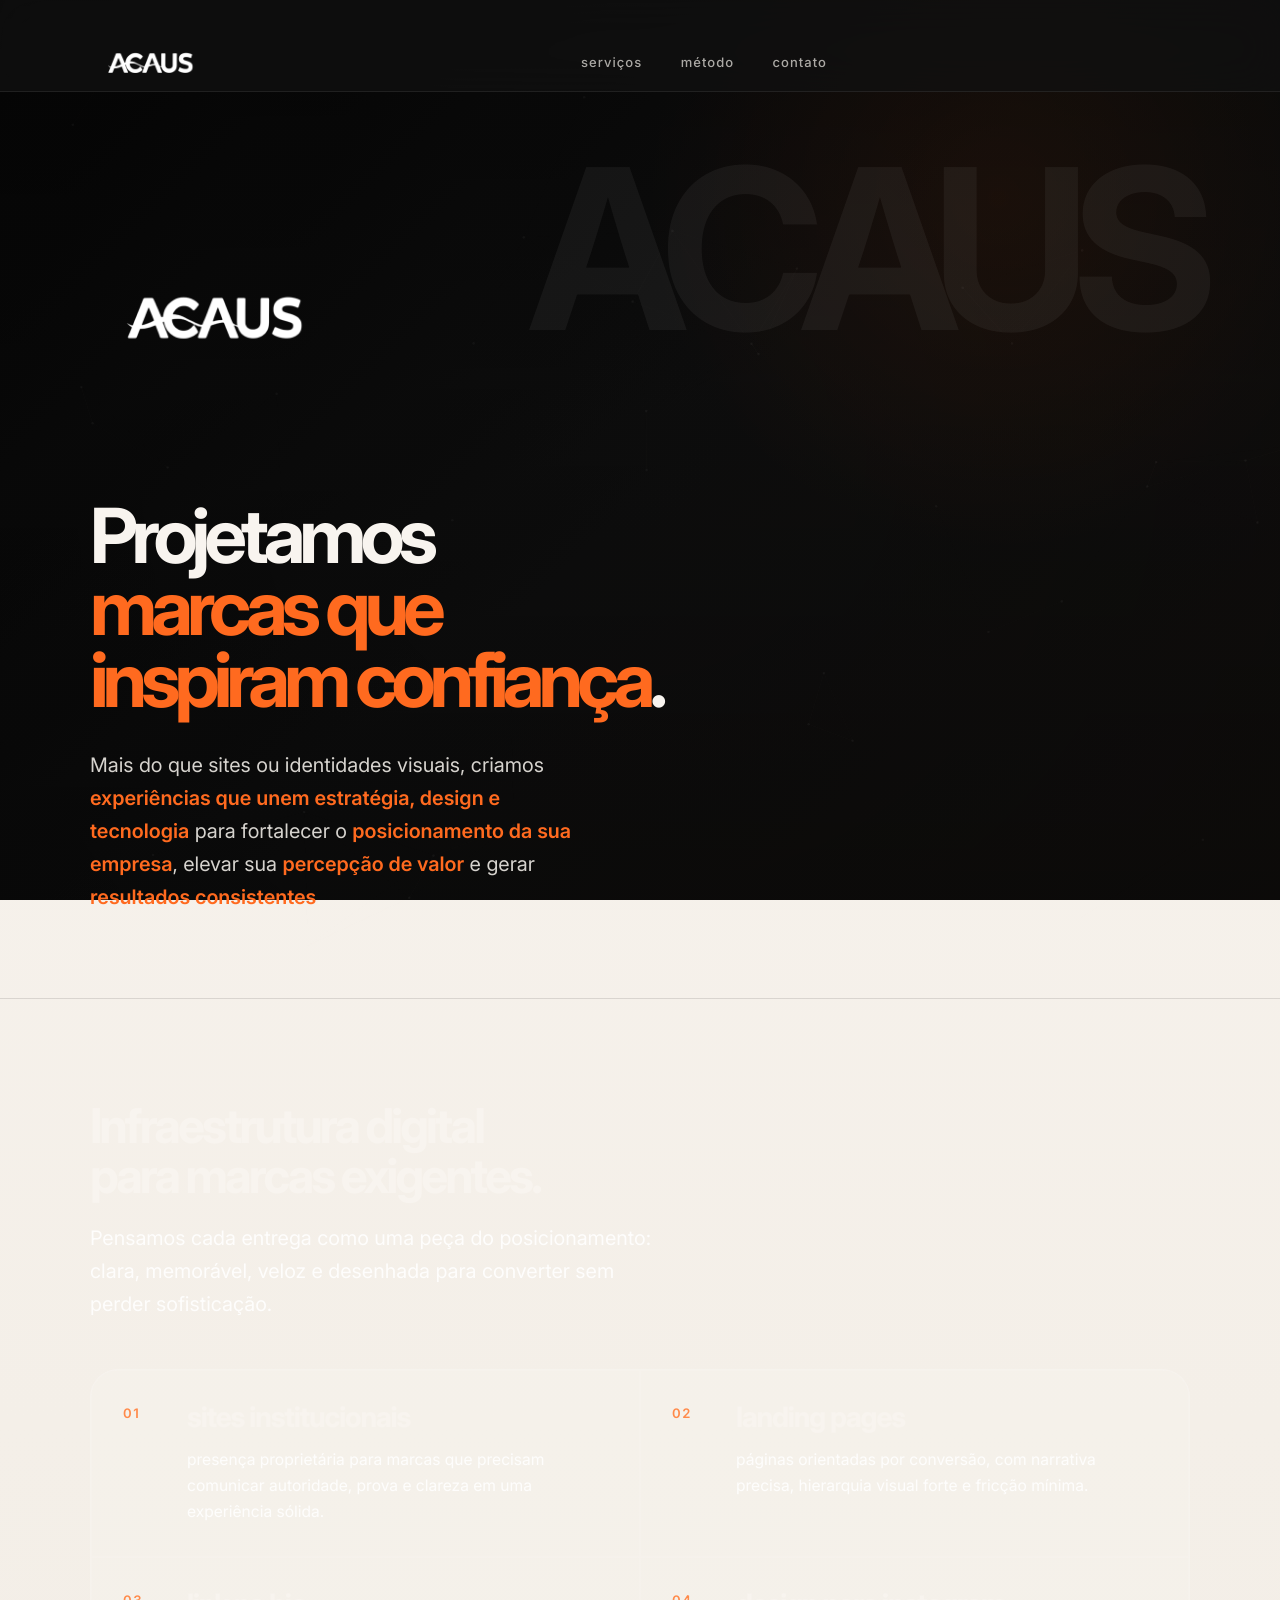
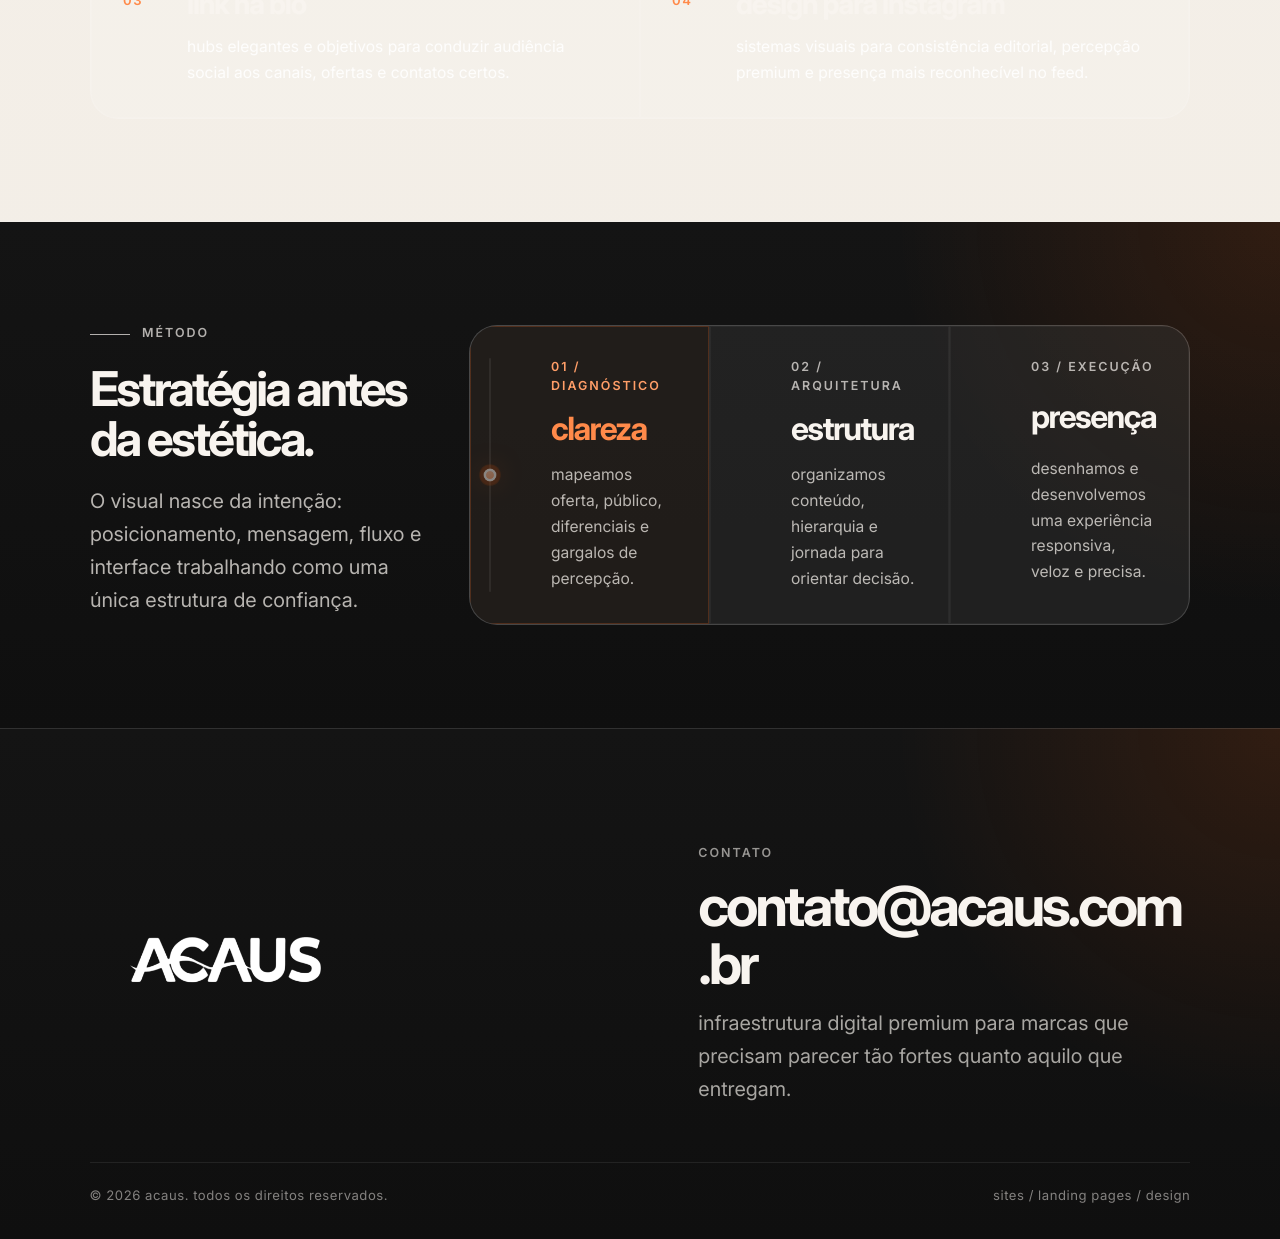
==== commit f4349c37: "fix(restore): vídeo hero único por JS, método com timeline laranja, CSS limpo" ====
--- a/acaus-landing.html
+++ b/acaus-landing.html
@@ -17,21 +17,6 @@
   <link rel="stylesheet" href="css/style.css" />
 </head>
 <body>
-  <div class="hero-video-layer" aria-hidden="true">
-    <video
-      class="hero-video"
-      autoplay
-      loop
-      muted
-      playsinline
-      webkit-playsinline
-      disablepictureinpicture
-      preload="auto"
-      aria-hidden="true"
-      src="/videobackgraund.mp4"
-    ></video>
-  </div>
-
   <div class="site-shell">
     <header class="site-header">
       <nav class="nav container" aria-label="navegação principal">
@@ -155,7 +140,15 @@
               </p>
             </div>
 
-            <div class="method-grid">
+            <div class="method-grid reveal" id="method-grid">
+              <div class="method-timeline" aria-hidden="true">
+                <span class="method-line"></span>
+                <span class="method-line-fill"></span>
+                <span class="method-dot" style="--dot-offset: 0%"></span>
+                <span class="method-dot" style="--dot-offset: 50%"></span>
+                <span class="method-dot" style="--dot-offset: 100%"></span>
+              </div>
+
               <article class="method-step reveal">
                 <span class="step-label">01 / diagnóstico</span>
                 <h3>clareza</h3>
--- a/css/style.css
+++ b/css/style.css
@@ -383,6 +383,22 @@
   pointer-events: none;
 }
 
+.hero::after {
+  position: absolute;
+  top: clamp(5rem, 12vw, 10rem);
+  right: clamp(-1rem, 10vw, 5rem);
+  z-index: 0;
+  color: rgba(255, 255, 255, 0.05);
+  font-family: var(--font-display);
+  font-size: var(--fs-hero);
+  font-weight: 700;
+  line-height: 0.86;
+  letter-spacing: -0.08em;
+  text-transform: uppercase;
+  content: "ACAUS";
+  pointer-events: none;
+}
+
 .hero-video-layer {
   position: fixed;
   inset: 0;
@@ -436,25 +452,9 @@
   pointer-events: none;
 }
 
-.hero::before {
-  position: absolute;
-  top: clamp(5rem, 12vw, 10rem);
-  right: clamp(-1rem, 10vw, 5rem);
-  color: rgba(255, 255, 255, 0.05);
-  font-family: var(--font-display);
-  font-size: var(--fs-hero);
-  font-weight: 700;
-  line-height: 0.86;
-  letter-spacing: -0.08em;
-  text-transform: uppercase;
-  content: "ACAUS";
-  pointer-events: none;
-}
-
-.hero::after {
+.hero-canvas::after {
   position: absolute;
   inset: auto 0 0;
-  z-index: 1;
   height: 10rem;
   background: linear-gradient(180deg, transparent, rgba(9, 9, 9, 0.45));
   content: "";
@@ -565,72 +565,6 @@
   font-weight: 600;
 }
 
-.hero-aside {
-  position: relative;
-  display: grid;
-  align-self: stretch;
-  min-height: 17rem;
-  max-width: min(100%, 28rem);
-  padding: 1rem;
-  border: 1px solid rgba(255, 255, 255, 0.08);
-  border-radius: calc(var(--radius) + 0.5rem);
-  background:
-    linear-gradient(180deg, rgba(255, 255, 255, 0.06), rgba(255, 255, 255, 0.02)),
-    linear-gradient(135deg, rgba(255, 90, 0, 0.14), transparent 55%);
-  box-shadow: inset 0 1px 0 rgba(255, 255, 255, 0.05);
-  overflow: hidden;
-}
-
-.hero-aside::before {
-  position: absolute;
-  inset: 1rem;
-  border-radius: calc(var(--radius) + 0.15rem);
-  background:
-    linear-gradient(145deg, rgba(255, 255, 255, 0.05), transparent 35%),
-    radial-gradient(circle at top right, rgba(255, 90, 0, 0.3), transparent 40%),
-    linear-gradient(180deg, rgba(247, 243, 237, 0.15), rgba(247, 243, 237, 0.01));
-  content: "";
-}
-
-.hero-aside::after {
-  position: absolute;
-  right: clamp(1.5rem, 4vw, 2.5rem);
-  bottom: clamp(2rem, 4vw, 3rem);
-  width: clamp(7rem, 18vw, 12rem);
-  aspect-ratio: 3 / 4;
-  border-radius: 999px 999px 1.5rem 1.5rem;
-  background:
-    linear-gradient(180deg, rgba(255, 255, 255, 0.28), transparent 30%),
-    linear-gradient(145deg, #2a211b 0%, #171311 100%);
-  content: "";
-  box-shadow: 0 24px 40px rgba(0, 0, 0, 0.24);
-}
-
-.signal-strip {
-  position: relative;
-  z-index: 1;
-  display: grid;
-  grid-template-columns: repeat(3, 1fr);
-  align-self: end;
-  min-height: 5.5rem;
-  margin-top: auto;
-  border: 1px solid rgba(255, 255, 255, 0.08);
-  border-radius: var(--radius-sm);
-  overflow: hidden;
-  background: rgba(255, 255, 255, 0.03);
-}
-
-.signal-strip span {
-  border-right: 1px solid rgba(255, 255, 255, 0.08);
-  background:
-    linear-gradient(180deg, rgba(255, 255, 255, 0.14), transparent 70%),
-    linear-gradient(135deg, rgba(255, 90, 0, 0.18), transparent 65%);
-}
-
-.signal-strip span:last-child {
-  border-right: 0;
-}
-
 .services-layout,
 .method-layout {
   display: grid;
@@ -743,6 +677,19 @@
   z-index: 1;
 }
 
+#metodo .method-step.is-current {
+  background: rgba(20, 12, 6, 0.5);
+  border-color: rgba(255, 109, 41, 0.22);
+}
+
+#metodo .method-step.is-current .step-label {
+  color: #ff9e68;
+}
+
+#metodo .method-step.is-current h3 {
+  color: #ff8a4a;
+}
+
 #metodo .method-step.is-active {
   border-color: rgba(255, 109, 41, 0.36);
   background: rgba(20, 12, 6, 0.55);
@@ -820,49 +767,6 @@
 .section-lead {
   max-width: 36rem;
   color: var(--text-secondary);
-}
-
-.architecture-space {
-  position: relative;
-  min-height: 22rem;
-  border: 1px solid var(--border-color);
-  border-radius: calc(var(--radius) + 0.75rem);
-  background:
-    linear-gradient(90deg, rgba(23, 19, 17, 0.06) 1px, transparent 1px),
-    linear-gradient(180deg, rgba(23, 19, 17, 0.06) 1px, transparent 1px),
-    linear-gradient(145deg, #f7f2eb 0%, #efe8df 100%);
-  background-size: 4.5rem 4.5rem, 4.5rem 4.5rem, auto;
-  box-shadow: var(--shadow);
-  overflow: hidden;
-}
-
-.architecture-space::before,
-.architecture-space::after {
-  position: absolute;
-  content: "";
-}
-
-.architecture-space::before {
-  inset: 8% 8% 22%;
-  border-radius: calc(var(--radius) + 0.25rem);
-  background:
-    linear-gradient(180deg, rgba(23, 19, 17, 0.03), rgba(23, 19, 17, 0)),
-    linear-gradient(145deg, rgba(255, 255, 255, 0.7), rgba(255, 255, 255, 0.18));
-  box-shadow:
-    inset 0 0 0 1px rgba(23, 19, 17, 0.08),
-    0 24px 48px rgba(39, 29, 22, 0.08);
-}
-
-.architecture-space::after {
-  right: 12%;
-  bottom: 12%;
-  width: min(30%, 13rem);
-  aspect-ratio: 4 / 5;
-  border-radius: 999px 999px 1.25rem 1.25rem;
-  background:
-    linear-gradient(180deg, rgba(255, 255, 255, 0.44), transparent 28%),
-    linear-gradient(145deg, #47352a 0%, #201812 100%);
-  box-shadow: 0 20px 40px rgba(39, 29, 22, 0.16);
 }
 
 .service-list {
@@ -929,6 +833,7 @@
 }
 
 .method-grid {
+  position: relative;
   display: grid;
   gap: 1px;
   background: var(--border-color);
@@ -937,11 +842,72 @@
   overflow: hidden;
 }
 
+.method-timeline {
+  position: absolute;
+  top: var(--card-padding);
+  bottom: var(--card-padding);
+  left: 1.25rem;
+  width: 0;
+  pointer-events: none;
+  display: none;
+}
+
+.method-line,
+.method-line-fill {
+  position: absolute;
+  top: 0;
+  left: -1px;
+  width: 2px;
+  height: 100%;
+  border-radius: 999px;
+  pointer-events: none;
+}
+
+.method-line {
+  background: rgba(255, 255, 255, 0.14);
+}
+
+.method-line-fill {
+  height: 0%;
+  background: linear-gradient(180deg, #ff8a4a 0%, #ff5a00 100%);
+  box-shadow: 0 0 18px rgba(255, 106, 31, 0.38);
+  transform-origin: top center;
+  transition: height 220ms cubic-bezier(0.16, 1, 0.3, 1);
+  will-change: height;
+}
+
+.method-dot {
+  position: absolute;
+  left: -6px;
+  top: var(--dot-offset);
+  width: 12px;
+  height: 12px;
+  transform: translateY(-50%) scale(1);
+  border-radius: 50%;
+  background: rgba(255, 255, 255, 0.3);
+  border: 2px solid rgba(255, 255, 255, 0.78);
+  box-shadow: 0 0 0 4px rgba(255, 106, 31, 0.08);
+  transition:
+    transform 260ms cubic-bezier(0.16, 1, 0.3, 1),
+    background 260ms cubic-bezier(0.16, 1, 0.3, 1),
+    border-color 260ms cubic-bezier(0.16, 1, 0.3, 1),
+    box-shadow 260ms cubic-bezier(0.16, 1, 0.3, 1);
+}
+
+#metodo .method-step.is-current ~ .method-dot,
+.method-dot.is-lit {
+  background: linear-gradient(180deg, #ff8a4a 0%, #ff5a00 100%);
+  border-color: #ffe9db;
+  box-shadow: 0 0 0 4px rgba(255, 106, 31, 0.22), 0 0 22px rgba(255, 106, 31, 0.52);
+  transform: translateY(-50%) scale(1.08);
+}
+
 .method-step {
   display: grid;
   gap: 1rem;
   min-height: 16rem;
   padding: var(--card-padding);
+  padding-left: calc(3rem + var(--card-padding));
   background: var(--bg-surface-strong);
   transition: transform var(--transition), background var(--transition), box-shadow var(--transition);
 }
@@ -1133,13 +1099,12 @@
     max-width: 40rem;
   }
 
-  .architecture-space,
   .method-grid {
     grid-column: span 5;
   }
 
-  .architecture-space {
-    min-height: 28rem;
+  .method-timeline {
+    display: block;
   }
 
   .service-list {
@@ -1229,13 +1194,12 @@
     max-width: 40rem;
   }
 
-  .architecture-space,
   .method-grid {
     grid-column: span 8;
   }
 
-  .architecture-space {
-    min-height: 34rem;
+  .method-timeline {
+    display: block;
   }
 
   .method-grid {
@@ -1273,7 +1237,7 @@
     margin-bottom: clamp(1.25rem, 4vw, 1.75rem);
   }
 
-  .hero::before {
+  .hero::after {
     top: auto;
     right: auto;
     bottom: 14%;
@@ -1321,7 +1285,7 @@
     --container-padding: 20px;
   }
 
-  .hero::before {
+  .hero::after {
     left: 0.75rem;
   }
 
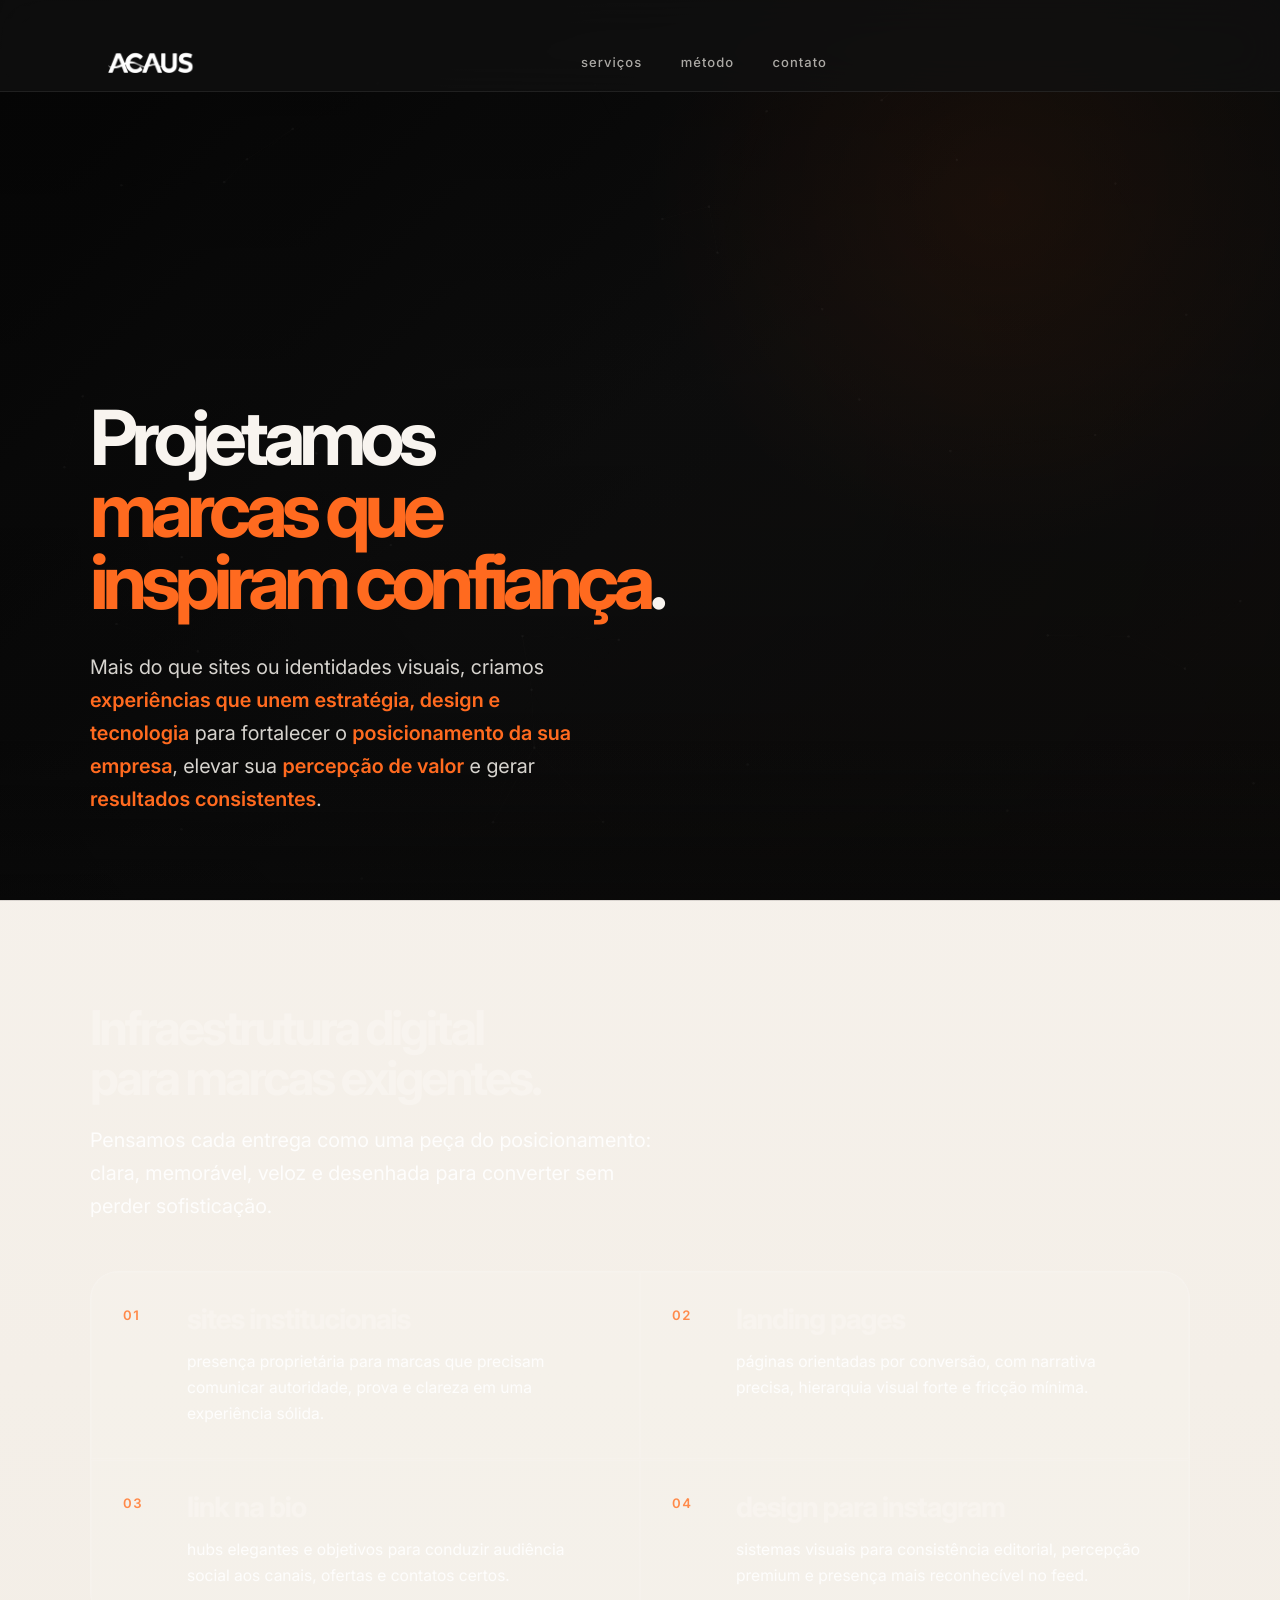
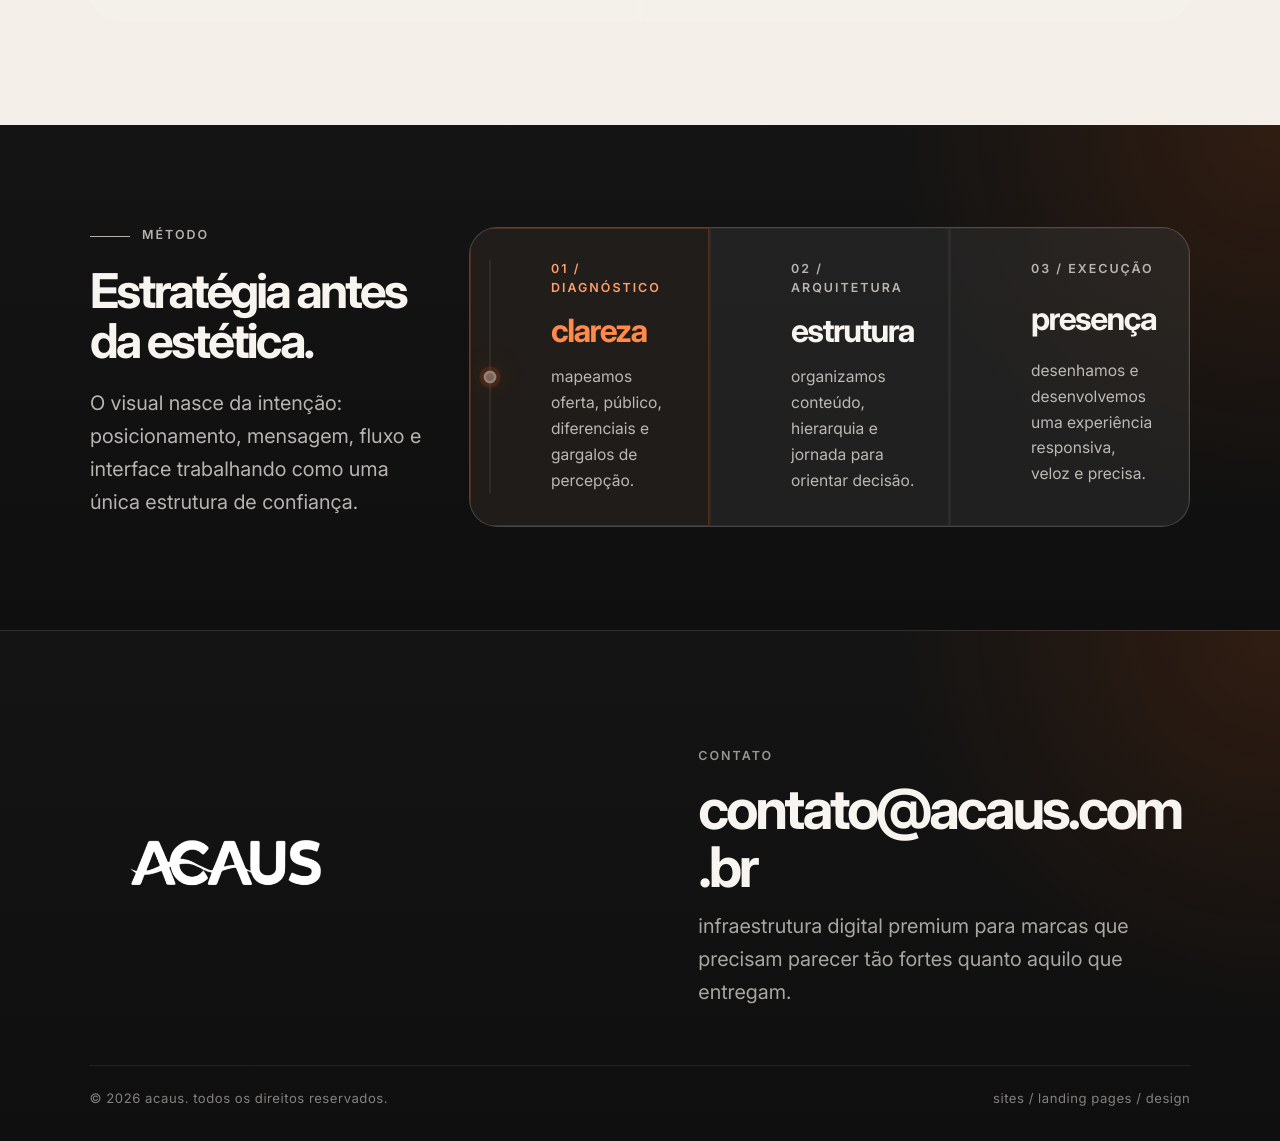
==== commit ab6cdae7: "fix: ajustes finais ACAUS (remove logo hero frame1, timeline metodo, css limpo, video unificado" ====
--- a/acaus-landing.html
+++ b/acaus-landing.html
@@ -50,9 +50,6 @@
         <div class="container section-inner">
           <div class="hero-grid">
             <div class="hero-content">
-              <div class="hero-brand reveal" aria-label="acaus">
-                <img src="logo.png" alt="acaus" />
-              </div>
               <h1 id="hero-title" class="reveal">
                 Projetamos <span class="accent">marcas que inspiram confiança</span>.
               </h1>
--- a/css/style.css
+++ b/css/style.css
@@ -385,17 +385,11 @@
 
 .hero::after {
   position: absolute;
-  top: clamp(5rem, 12vw, 10rem);
-  right: clamp(-1rem, 10vw, 5rem);
-  z-index: 0;
-  color: rgba(255, 255, 255, 0.05);
-  font-family: var(--font-display);
-  font-size: var(--fs-hero);
-  font-weight: 700;
-  line-height: 0.86;
-  letter-spacing: -0.08em;
-  text-transform: uppercase;
-  content: "ACAUS";
+  inset: auto 0 0;
+  z-index: 1;
+  height: 10rem;
+  background: linear-gradient(180deg, transparent, rgba(9, 9, 9, 0.45));
+  content: "";
   pointer-events: none;
 }
 
@@ -452,15 +446,6 @@
   pointer-events: none;
 }
 
-.hero-canvas::after {
-  position: absolute;
-  inset: auto 0 0;
-  height: 10rem;
-  background: linear-gradient(180deg, transparent, rgba(9, 9, 9, 0.45));
-  content: "";
-  pointer-events: none;
-}
-
 .hero .section-inner {
   position: relative;
   z-index: 2;
@@ -477,21 +462,6 @@
 
 .hero-content {
   max-width: 64rem;
-}
-
-.hero-brand {
-  display: inline-flex;
-  align-items: center;
-  width: min(16.5rem, 58vw);
-  max-width: 100%;
-  margin-bottom: clamp(2rem, 4vw, 3rem);
-}
-
-.hero-brand img {
-  width: 100%;
-  height: auto;
-  display: block;
-  filter: brightness(0) invert(1);
 }
 
 .eyebrow,
@@ -1232,19 +1202,6 @@
     padding: clamp(1.25rem, 5vw, 2rem) 0 clamp(3rem, 6vw, 4rem);
   }
 
-  .hero-brand {
-    width: clamp(7rem, 28vw, 10rem);
-    margin-bottom: clamp(1.25rem, 4vw, 1.75rem);
-  }
-
-  .hero::after {
-    top: auto;
-    right: auto;
-    bottom: 14%;
-    left: 1rem;
-    font-size: clamp(4.5rem, 28vw, 8rem);
-  }
-
   .hero-copy .btn {
     width: 100%;
   }
@@ -1283,10 +1240,6 @@
 @media (max-width: 479px) {
   :root {
     --container-padding: 20px;
-  }
-
-  .hero::after {
-    left: 0.75rem;
   }
 
   .mobile-panel {
